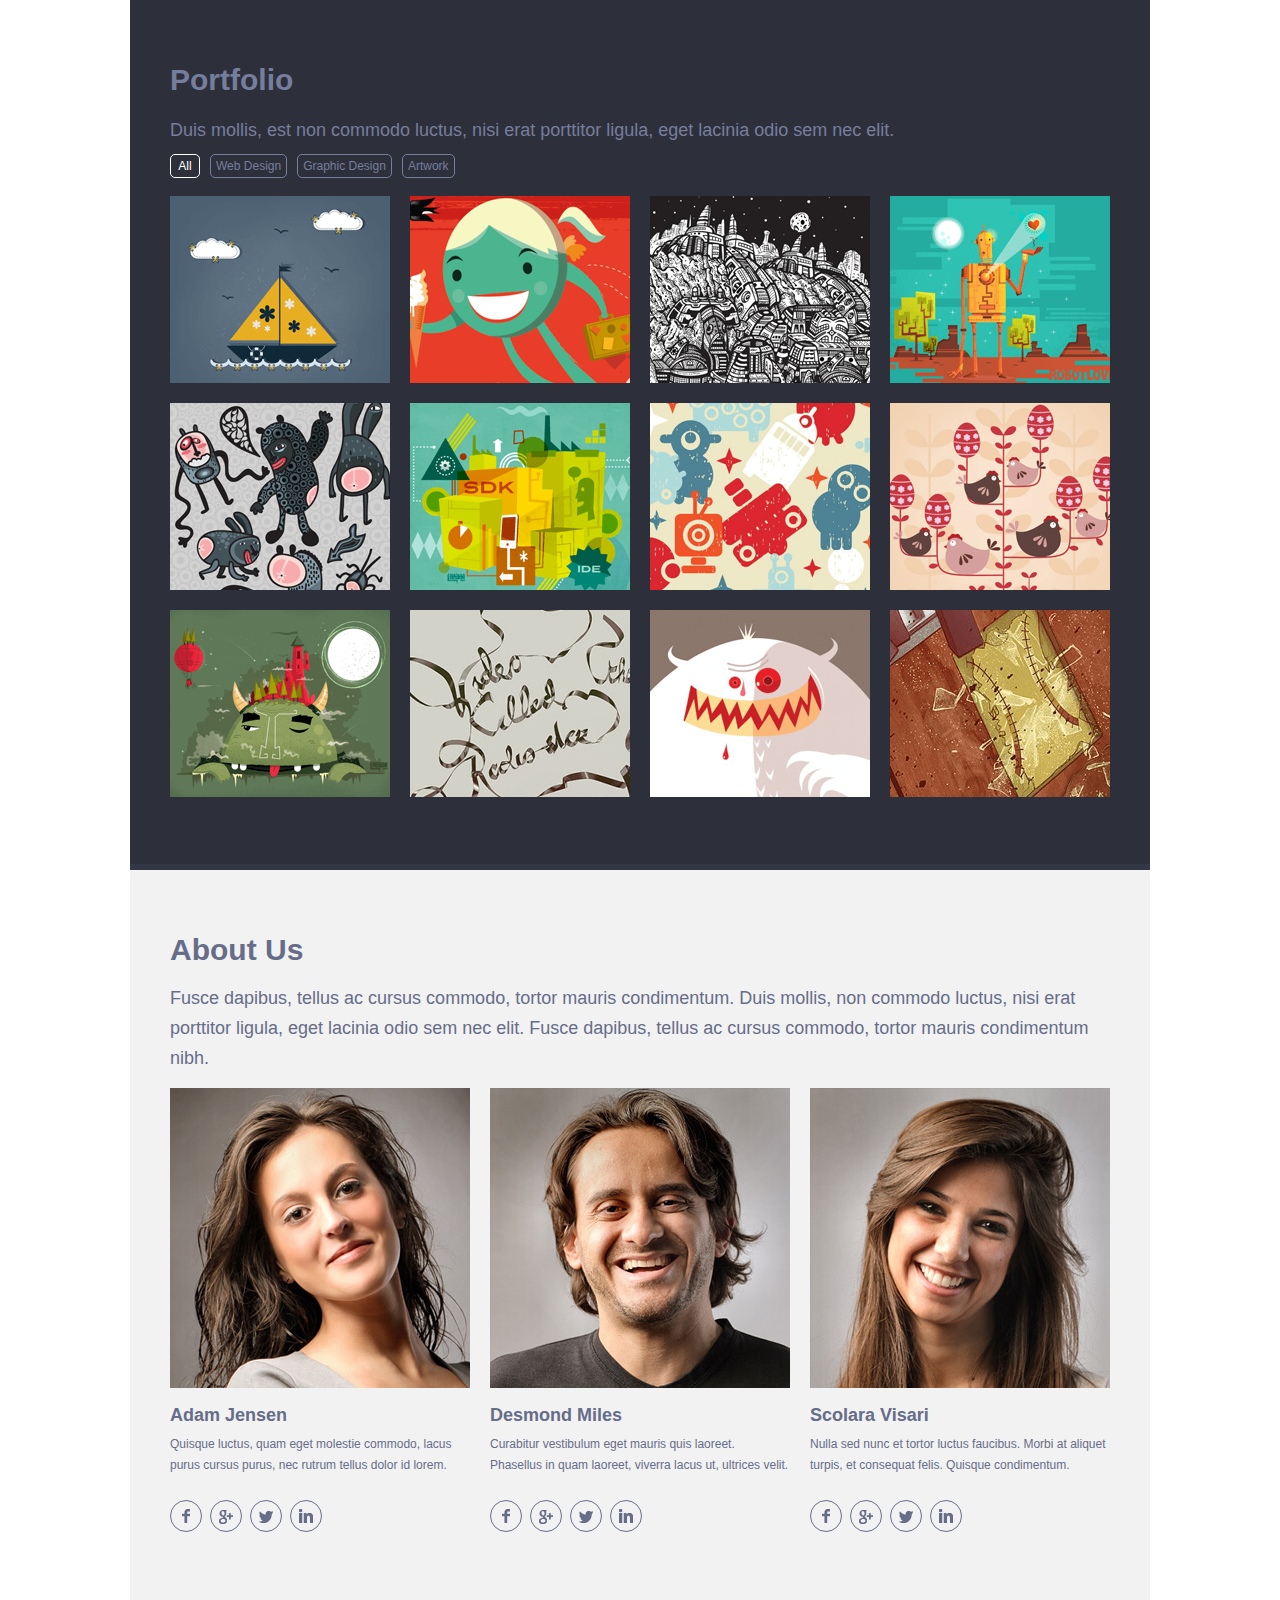
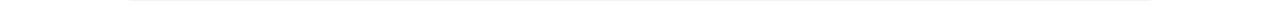
==== index.html @ 2f4578ab "Add files via upload" ====
<!DOCTYPE html>
<html lang="ru">
  <head>
    <meta charset="utf-8" />
    <link rel="stylesheet" href="singolo2.css" />
  </head>

  <body>
    <main class="container">
      <section class="portfolio">
        <h2 class="portfolio__title">Portfolio</h2>
        <p class="portfolio__text">
          Duis mollis, est non commodo luctus, nisi erat porttitor ligula, eget
          lacinia odio sem nec elit.
        </p>
        <ul class="portfolio-nav__list">
          <li class="portfolio-nav__item">
            <button
              class="portfolio__button portfolio__button--active"
              type="button"
            >
              All
            </button>
          </li>
          <li class="portfolio-nav__item">
            <button class="portfolio__button" type="button">Web Design</button>
          </li>
          <li class="portfolio-nav__item">
            <button class="portfolio__button" type="button">
              Graphic Design
            </button>
          </li>
          <li class="portfolio-nav__item">
            <button class="portfolio__button" type="button">Artwork</button>
          </li>
        </ul>
        <div class="portfolio__container">
          <ul class="portfolio__projects">
            <li class="portfolio__item">
              <img src="assets/img/Image-1.png" width="220" height="187" />
            </li>
            <li class="portfolio__item">
              <img src="assets/img/Image-2.png" width="220" height="187" />
            </li>
            <li class="portfolio__item">
              <img src="assets/img/Image-3.png" width="220" height="187" />
            </li>
            <li class="portfolio__item">
              <img src="assets/img/Image-4.png" width="220" height="187" />
            </li>
            <li class="portfolio__item">
              <img src="assets/img/Image-5.png" width="220" height="187" />
            </li>
            <li class="portfolio__item">
              <img src="assets/img/Image-6.png" width="220" height="187" />
            </li>
            <li class="portfolio__item">
              <img src="assets/img/Image-7.png" width="220" height="187" />
            </li>
            <li class="portfolio__item">
              <img src="assets/img/Image-8.png" width="220" height="187" />
            </li>
            <li class="portfolio__item">
              <img src="assets/img/Image-9.png" width="220" height="187" />
            </li>
            <li class="portfolio__item">
              <img src="assets/img/Image-10.png" width="220" height="187" />
            </li>
            <li class="portfolio__item">
              <img src="assets/img/Image-11.png" width="220" height="187" />
            </li>
            <li class="portfolio__item">
              <img src="assets/img/Image-12.png" width="220" height="187" />
            </li>
          </ul>
        </div>
      </section>
      <section class="about-us">
        <h2 class="about-us__title">About Us</h2>
        <p class="about-us__text">
          Fusce dapibus, tellus ac cursus commodo, tortor mauris condimentum.
          Duis mollis, non commodo luctus, nisi erat porttitor ligula, eget
          lacinia odio sem nec elit. Fusce dapibus, tellus ac cursus commodo,
          tortor mauris condimentum nibh.
        </p>
        <ul class="about-us__list">
          <li class="about-us__item">
            <img src="assets/img/Image-Adam.jpg" width="300" height="300" />
            <h3 class="about-us__name">Adam Jensen</h3>
            <p class="about-us__info">
              Quisque luctus, quam eget molestie commodo, lacus purus cursus
              purus, nec rutrum tellus dolor id lorem.
            </p>
            <ul class="about-us__social">
              <li class="social__item">
                <a class="social__link social__link--fb"
                  ><span class="visually-hidden">Facebook</span></a
                >
              </li>
              <li class="social__item">
                <a class="social__link social__link--google"
                  ><span class="visually-hidden">Google+</span></a
                >
              </li>
              <li class="social__item">
                <a class="social__link social__link--twitter"
                  ><span class="visually-hidden">Twitter</span></a
                >
              </li>
              <li class="social__item">
                <a class="social__link social__link--linkedin"
                  ><span class="visually-hidden">LinkedIn</span></a
                >
              </li>
            </ul>
          </li>
          <li class="about-us__item">
            <img src="assets/img/Image-Desmond.jpg" width="300" height="300" />
            <h3 class="about-us__name">Desmond Miles</h3>
            <p class="about-us__info">
              Curabitur vestibulum eget mauris quis laoreet. Phasellus in quam
              laoreet, viverra lacus ut, ultrices velit.
            </p>
            <ul class="about-us__social">
              <li class="social__item">
                <a class="social__link social__link--fb"
                  ><span class="visually-hidden">Facebook</span></a
                >
              </li>
              <li class="social__item">
                <a class="social__link social__link--google"
                  ><span class="visually-hidden">Google+</span></a
                >
              </li>
              <li class="social__item">
                <a class="social__link social__link--twitter"
                  ><span class="visually-hidden">Twitter</span></a
                >
              </li>
              <li class="social__item">
                <a class="social__link social__link--linkedin"
                  ><span class="visually-hidden">LinkedIn</span></a
                >
              </li>
            </ul>
          </li>
          <li class="about-us__item">
            <img src="assets/img/Image-Scolara.jpg" width="300" height="300" />
            <h3 class="about-us__name">Scolara Visari</h3>
            <p class="about-us__info">
              Nulla sed nunc et tortor luctus faucibus. Morbi at aliquet turpis,
              et consequat felis. Quisque condimentum.
            </p>
            <ul class="about-us__social">
              <li class="social__item">
                <a class="social__link social__link--fb"
                  ><span class="visually-hidden">Facebook</span></a
                >
              </li>
              <li class="social__item">
                <a class="social__link social__link--google"
                  ><span class="visually-hidden">Google+</span></a
                >
              </li>
              <li class="social__item">
                <a class="social__link social__link--twitter"
                  ><span class="visually-hidden">Twitter</span></a
                >
              </li>
              <li class="social__item">
                <a class="social__link social__link--linkedin"
                  ><span class="visually-hidden">LinkedIn</span></a
                >
              </li>
            </ul>
          </li>
        </ul>
      </section>
    </main>
  </body>
</html>
---- singolo2.css ----
@font-face {
  font-family: "Lato";
  src: url("assets/fonts/Lato-Regular.ttf") format("ttf");
  font-weight: 400;
  font-display: swap;
}
@font-face {
  font-family: "Lato-Black";
  src: url("assets/fonts/Lato-Black.ttf") format("ttf");
  font-weight: 900;
  font-display: swap;
}
@font-face {
  font-family: "Lato-Light";
  src: url("assets/fonts/Lato-Light.ttf") format("ttf");
  font-weight: 300;
  font-display: swap;
}
body {
  font-size: 18px;
  line-height: 30px;
  font-family: "Lato", sans-serif;
  min-width: 1020px;
  margin: 0;
  padding: 0;
}
.container {
  width: 1020px;
  margin: 0 auto;
  padding: 0;
  box-sizing: border-box;
}
.visually-hidden,
input [type="checkbox"].visually-hidden,
input [type="radio"].visually-hidden {
  position: absolute;
  width: 1px;
  height: 1px;
  margin: -1px;
  border: 0;
  padding: 0;
  white-space: nowrap;
  clip-path: inset(100%);
  clip: rect(0 0 0 0);
  overflow: hidden;
}

/*portfolio*/

.portfolio {
  background-color: #2d303a;
  padding-top: 40px;
  padding-bottom: 67px;
  padding-left: 40px;
  padding-right: 40px;
  border-bottom: 6px #323746 solid;
  color: #767e9e;
}

.portfolio__title {
  font-size: 30px;
  font-family: "Lato-Black", sans-serif;
  margin-bottom: 20px;
}

.portfolio__text {
  margin-bottom: 4px;
}

.portfolio__container {
  max-height: 618px;
  overflow: hidden;
}

.portfolio-nav__list {
  list-style: none;
  padding: 0;
  margin: 0;
  display: flex;
}

.portfolio__projects {
  list-style: none;
  padding: 0;
  margin: 0;
  display: flex;
  flex-wrap: wrap;
  justify-content: start;
  margin-top: -3px;
  margin-right: -20px;
}

.portfolio__item {
  width: 220px;
  margin-top: 20px;
  margin-right: 20px;
}

img {
  vertical-align: bottom;
}

.portfolio__button {
  display: inline-block;
  color: #767e9e;
  background-color: #2d303a;
  border-radius: 5px;
  border: 1px solid #767e9e;
  text-align: center;
  text-decoration: none;
  font-size: 12px;
  line-height: 22px;
  min-width: 30px;
  padding: 0 5px;
  font-family: "Lato-Light", sans-serif;
  margin-right: 10px;
  cursor: pointer;
}

.portfolio__button:active,
.portfolio__button--active {
  color: #fff;
  border-color: #fff;
}

.portfolio__button:hover {
  color: rgb(170, 171, 187);
  border-color: rgb(170, 171, 187);
}

.portfolio__button:focus {
  outline: none;
}

.portfolio__button--active:hover {
  color: #fff;
  border-color: #fff;
}

/*about-us*/

.about-us {
  background-color: #f2f2f2;
  padding-top: 65px;
  padding-bottom: 69px;
  padding-left: 40px;
  padding-right: 40px;
  border-bottom: 6px #fff solid;
  color: #666d89;
}

.about-us__title {
  font-size: 30px;
  margin: 0;
}

.about-us__text {
  margin-bottom: 15px;
}

.about-us__list {
  list-style: none;
  display: flex;
  justify-content: space-between;
  padding: 0;
  margin: 0;
}

.about-us__item {
  width: 300px;
}

.about-us__name {
  font-size: 18px;
  line-height: 18px;
  font-family: "Lato-Black", sans-serif;
  margin-bottom: 0;
}

.about-us__info {
  font-size: 12px;
  line-height: 21.5px;
  font-family: "Lato", sans-serif;
  margin-top: 10px;
  margin-bottom: 23px;
}

.about-us__social {
  list-style: none;
  display: flex;
  padding: 0;
  margin: 0;
}

.social__link {
  position: relative;
  display: block;
  width: 30px;
  height: 30px;
  border-radius: 50%;
  background-color: transparent;
  border: 1px solid #666d89;
  margin-right: 8px;
  cursor: pointer;
}

.social__link--fb::before {
  position: absolute;
  content: "";
  width: 8px;
  height: 14px;
  top: 50%;
  left: 50%;
  margin-left: -4px;
  margin-top: -7px;
  background: url("assets/img/facebook.png") no-repeat;
}

.social__link--google::before {
  position: absolute;
  content: "";
  width: 14px;
  height: 14px;
  top: 50%;
  left: 50%;
  margin-left: -7px;
  margin-top: -6px;
  background: url("assets/img/google+.png") no-repeat;
}

.social__link--twitter::before {
  position: absolute;
  content: "";
  width: 14px;
  height: 12px;
  top: 50%;
  left: 50%;
  margin-left: -7px;
  margin-top: -5px;
  background: url("assets/img/twitter.png") no-repeat;
}

.social__link--linkedin::before {
  position: absolute;
  content: "";
  width: 14px;
  height: 14px;
  top: 50%;
  left: 50%;
  margin-left: -7px;
  margin-top: -7px;
  background: url("assets/img/linkedin.png") no-repeat;
}

.social__link:hover {
  opacity: 0.8;
  background-color: #2d303a;
}
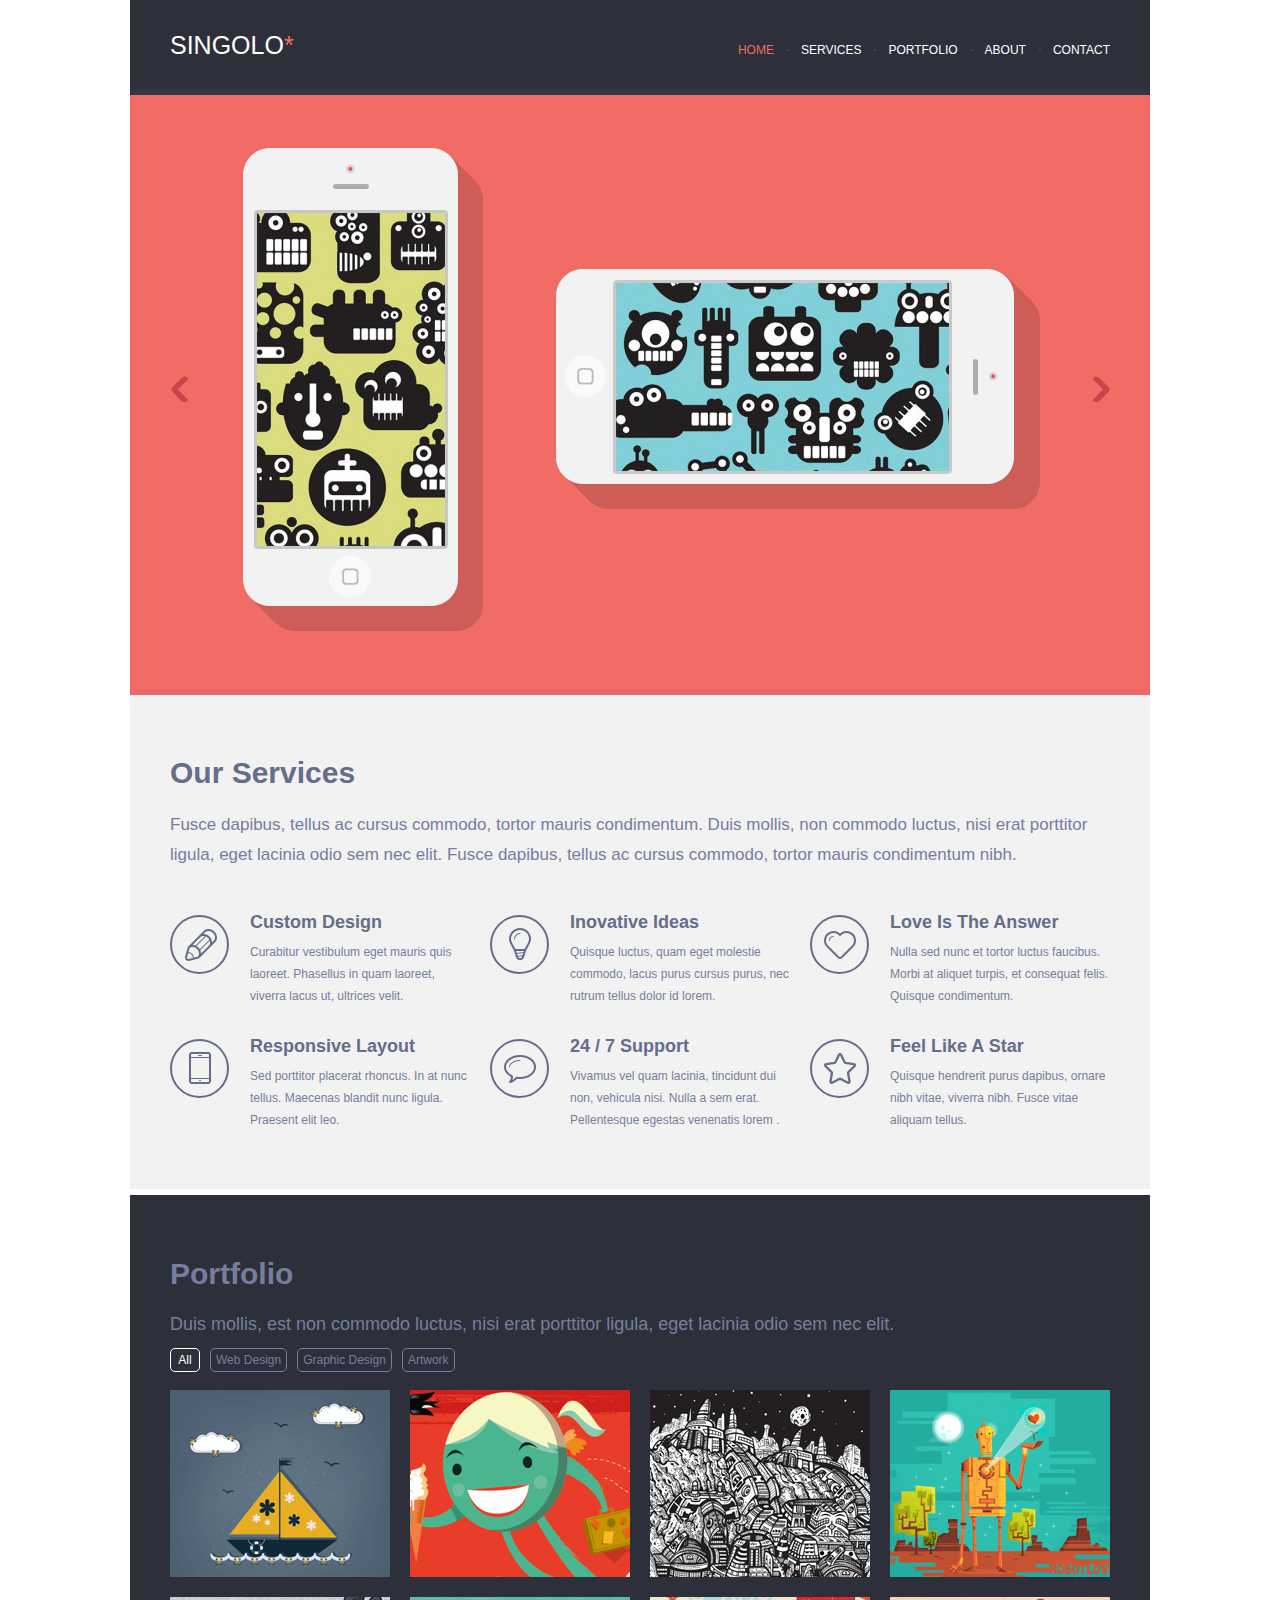
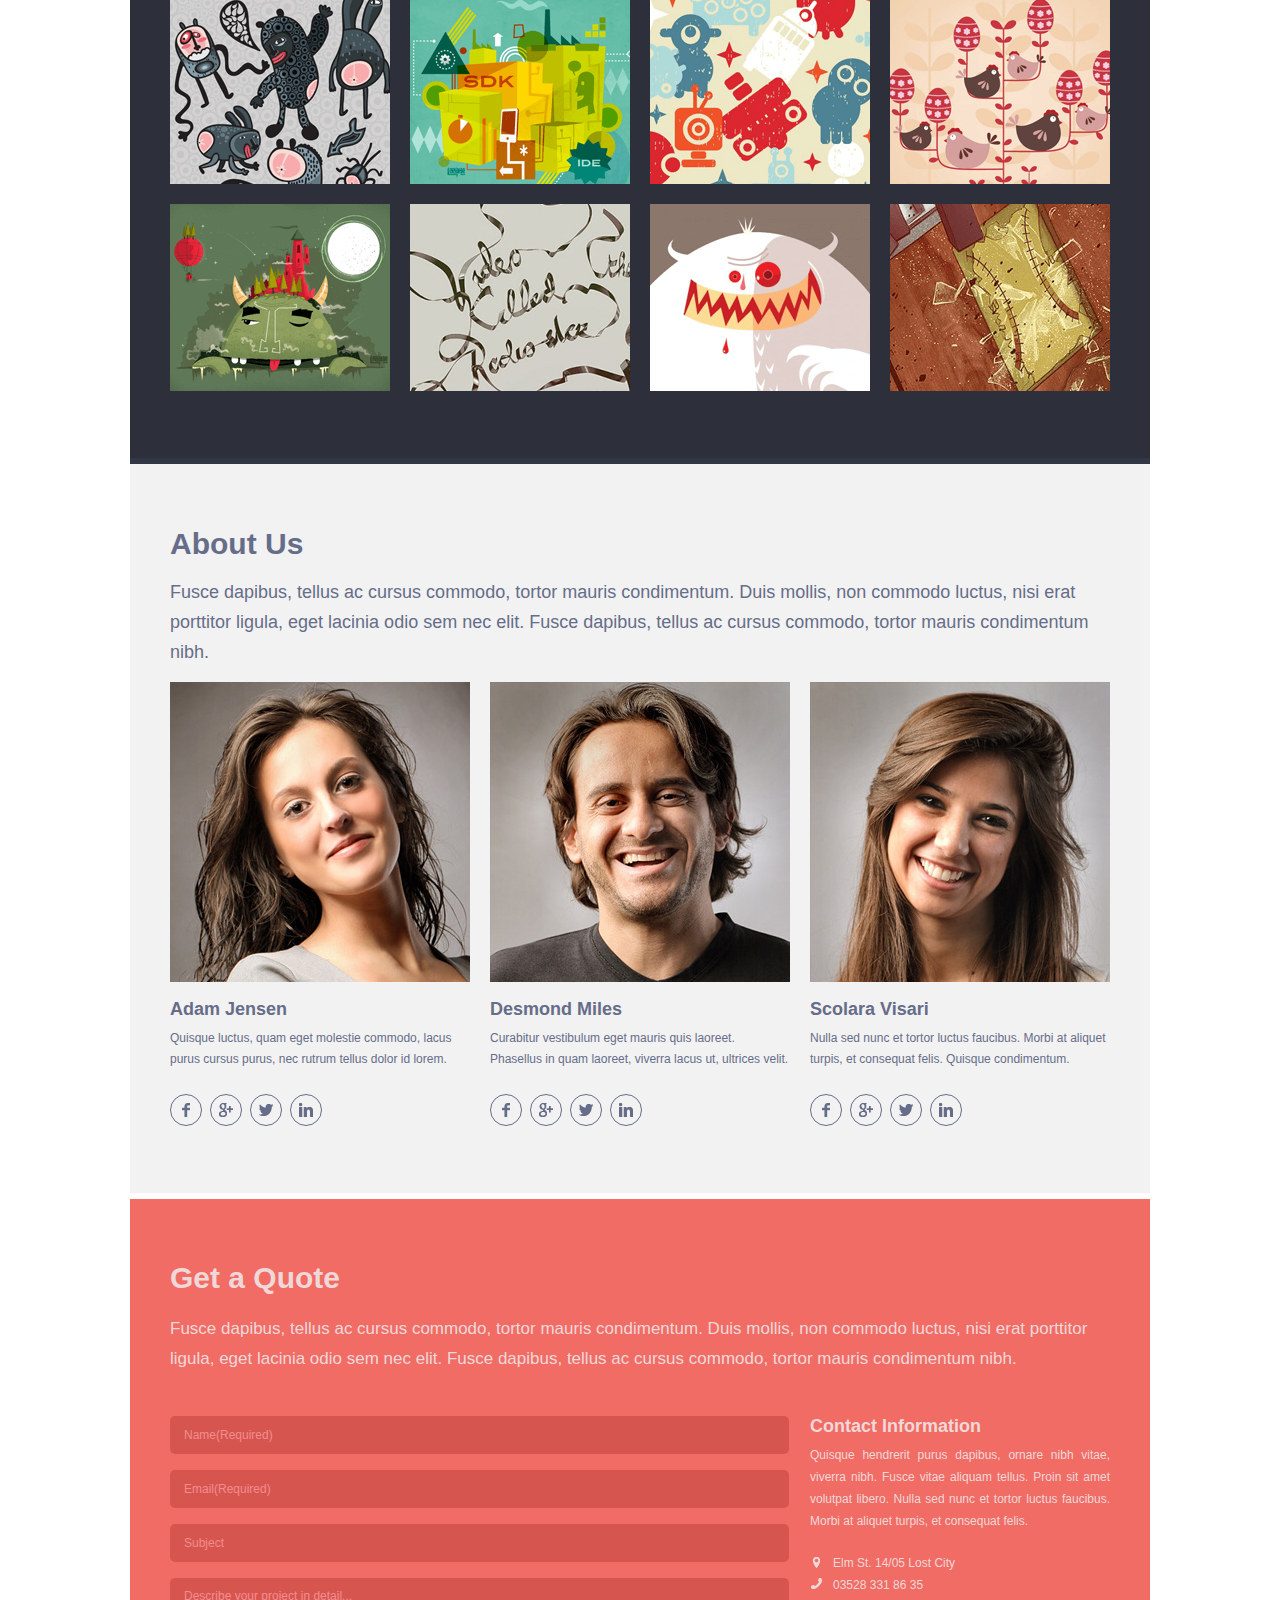
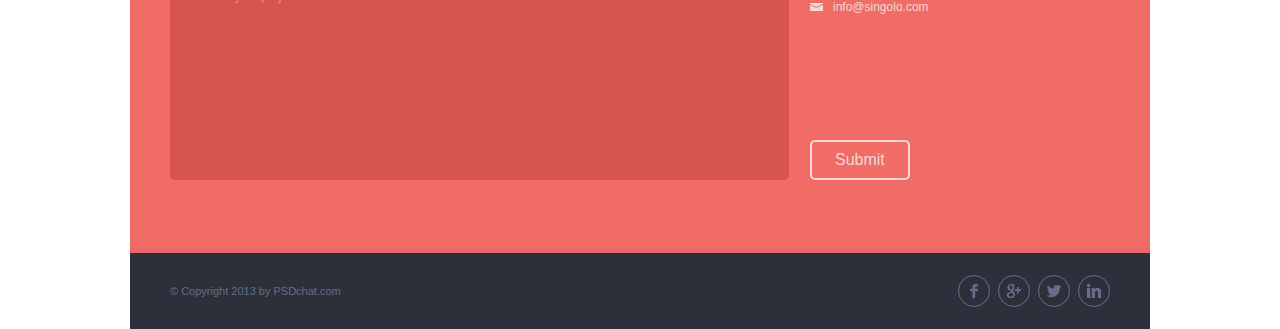
==== commit cc685119: "refactor: combine all parts" ====
--- a/index.html
+++ b/index.html
@@ -2,11 +2,109 @@
 <html lang="ru">
   <head>
     <meta charset="utf-8" />
-    <link rel="stylesheet" href="singolo2.css" />
+    <title>SINGOLO</title>
+    <link rel="stylesheet" href="style.css" />
   </head>
 
   <body>
+    <a id="home"></a>
+    <header class="main-header container">
+      <nav class="main-nav">
+        <a class="main-nav__logo">Singolo<span class="active">*</span></a>
+        <ul class="main-nav__list">
+          <li><a class=" main-nav__item active" href="#home">Home</a></li>
+          <li><a class="main-nav__item" href="#services">Services</a></li>
+          <li><a class="main-nav__item" href="#portfolio">Portfolio</a></li>
+          <li><a class="main-nav__item" href="#about">About</a></li>
+          <li><a class="main-nav__item" href="#contact">Contact</a></li>
+        </ul>
+      </nav>
+    </header>
+
     <main class="container">
+      <h1 class="visually-hidden">Singolo</h1>
+      <section class="slider">
+        <h2 class="visually-hidden">Slider</h2>
+        <ul class="slider__list">
+          <li class="slider__item">
+            <img
+              src="assets/img/phone-vertical.png"
+              alt="phone picture"
+              width="240"
+              height="483"
+            />
+          </li>
+          <li class="slider__item">
+            <img
+              src="assets/img/phone-horizontal.png"
+              alt="phone picture"
+              width="484"
+              height="240"
+            />
+          </li>
+        </ul>
+        <button class="slider__prev" type="button">
+          <span class="visually-hidden">Previous slide</span>
+        </button>
+        <button class="slider__next" type="button">
+          <span class="visually-hidden">Next slide</span>
+        </button>
+      </section>
+      <a id="services"></a>
+      <section class="services">
+        <h2 class="services__title">Our Services</h2>
+        <p class="services__text">
+          Fusce dapibus, tellus ac cursus commodo, tortor mauris condimentum.
+          Duis mollis, non commodo luctus, nisi erat porttitor ligula, eget
+          lacinia odio sem nec elit. Fusce dapibus, tellus ac cursus commodo,
+          tortor mauris condimentum nibh.
+        </p>
+        <ul class="services__list">
+          <li class="services__item services__item--design">
+            <h3 class="services__item--title">Custom Design</h3>
+            <p class="services__item--text">
+              Curabitur vestibulum eget mauris quis laoreet. Phasellus in quam
+              laoreet, viverra lacus ut, ultrices velit.
+            </p>
+          </li>
+          <li class="services__item services__item--ideas">
+            <h3 class="services__item--title">Inovative Ideas</h3>
+            <p class="services__item--text">
+              Quisque luctus, quam eget molestie commodo, lacus purus cursus
+              purus, nec rutrum tellus dolor id lorem.
+            </p>
+          </li>
+          <li class="services__item services__item--love">
+            <h3 class="services__item--title">Love Is The Answer</h3>
+            <p class="services__item--text">
+              Nulla sed nunc et tortor luctus faucibus. Morbi at aliquet turpis,
+              et consequat felis. Quisque condimentum.
+            </p>
+          </li>
+          <li class="services__item services__item--layout">
+            <h3 class="services__item--title">Responsive Layout</h3>
+            <p class="services__item--text">
+              Sed porttitor placerat rhoncus. In at nunc tellus. Maecenas
+              blandit nunc ligula. Praesent elit leo.
+            </p>
+          </li>
+          <li class="services__item services__item--support">
+            <h3 class="services__item--title">24 / 7 Support</h3>
+            <p class="services__item--text">
+              Vivamus vel quam lacinia, tincidunt dui non, vehicula nisi. Nulla
+              a sem erat. Pellentesque egestas venenatis lorem .
+            </p>
+          </li>
+          <li class="services__item services__item--star">
+            <h3 class="services__item--title">Feel Like A Star</h3>
+            <p class="services__item--text">
+              Quisque hendrerit purus dapibus, ornare nibh vitae, viverra nibh.
+              Fusce vitae aliquam tellus.
+            </p>
+          </li>
+        </ul>
+      </section>
+      <a id="portfolio"></a>
       <section class="portfolio">
         <h2 class="portfolio__title">Portfolio</h2>
         <p class="portfolio__text">
@@ -75,6 +173,7 @@
           </ul>
         </div>
       </section>
+      <a id="about"></a>
       <section class="about-us">
         <h2 class="about-us__title">About Us</h2>
         <p class="about-us__text">
@@ -85,7 +184,12 @@
         </p>
         <ul class="about-us__list">
           <li class="about-us__item">
-            <img src="assets/img/Image-Adam.jpg" width="300" height="300" />
+            <img
+              src="assets/img/Image-Adam.jpg"
+              width="300"
+              height="300"
+              alt="Adam Jensen photo"
+            />
             <h3 class="about-us__name">Adam Jensen</h3>
             <p class="about-us__info">
               Quisque luctus, quam eget molestie commodo, lacus purus cursus
@@ -115,7 +219,12 @@
             </ul>
           </li>
           <li class="about-us__item">
-            <img src="assets/img/Image-Desmond.jpg" width="300" height="300" />
+            <img
+              src="assets/img/Image-Desmond.jpg"
+              width="300"
+              height="300"
+              alt="Desmond Miles photo"
+            />
             <h3 class="about-us__name">Desmond Miles</h3>
             <p class="about-us__info">
               Curabitur vestibulum eget mauris quis laoreet. Phasellus in quam
@@ -145,7 +254,12 @@
             </ul>
           </li>
           <li class="about-us__item">
-            <img src="assets/img/Image-Scolara.jpg" width="300" height="300" />
+            <img
+              src="assets/img/Image-Scolara.jpg"
+              width="300"
+              height="300"
+              alt="Scolara Visari photo"
+            />
             <h3 class="about-us__name">Scolara Visari</h3>
             <p class="about-us__info">
               Nulla sed nunc et tortor luctus faucibus. Morbi at aliquet turpis,
@@ -176,6 +290,111 @@
           </li>
         </ul>
       </section>
+      <a id="contact"></a>
+      <section class="feedback">
+        <h2 class="feedback__title">Get a Quote</h2>
+        <p class="feedback__text">
+          Fusce dapibus, tellus ac cursus commodo, tortor mauris condimentum.
+          Duis mollis, non commodo luctus, nisi erat porttitor ligula, eget
+          lacinia odio sem nec elit. Fusce dapibus, tellus ac cursus commodo,
+          tortor mauris condimentum nibh.
+        </p>
+        <div class="columns">
+          <form
+            autocomplete="off"
+            class="feedback__form"
+            action="https://echo.htmlacademy.ru"
+            method="get"
+          >
+            <p class="feedback__field">
+              <input
+                id="user-name"
+                type="text"
+                name="user-name"
+                value=""
+                placeholder="Name(Required)"
+                required
+              />
+            </p>
+            <p class="feedback__field">
+              <input
+                id="user-email"
+                type="email"
+                name="email"
+                value=""
+                placeholder="Email(Required)"
+                required
+              />
+            </p>
+            <p class="feedback__field">
+              <input
+                id="user-subject"
+                type="text"
+                name="subject"
+                value=""
+                placeholder="Subject"
+              />
+            </p>
+            <p class="feedback__field">
+              <textarea
+                id="user-feedback"
+                placeholder="Describe your project in detail..."
+              ></textarea>
+            </p>
+            <button class="feedback__button" type="submit">Submit</button>
+          </form>
+
+          <div class="contacts">
+            <h3 class="contacts__title">Contact Information</h3>
+            <p class="contacts__text">
+              Quisque hendrerit purus dapibus, ornare nibh vitae, viverra nibh.
+              Fusce vitae aliquam tellus. Proin sit amet volutpat libero. Nulla
+              sed nunc et tortor luctus faucibus. Morbi at aliquet turpis, et
+              consequat felis.
+            </p>
+            <ul class="contacts__list">
+              <li class="contacts__item contacts__item--location">
+                Elm St. 14/05 Lost City
+              </li>
+              <li class="contacts__item contacts__item--phone">
+                <a class="contacts__item--link" href="tel: 035283318635"
+                  >03528 331 86 35</a
+                >
+              </li>
+              <li class="contacts__item contacts__item--email">
+                <a class="contacts__item--link" href="mailto: info@singolo.com"
+                  >info@singolo.com</a
+                >
+              </li>
+            </ul>
+          </div>
+        </div>
+      </section>
     </main>
+    <footer class="footer container">
+      <span>&#169; Copyright 2013 by PSDchat.com</span>
+      <ul class="footer__social">
+        <li class="footer__item">
+          <a class="footer__link footer__link--fb"
+            ><span class="visually-hidden">Facebook</span></a
+          >
+        </li>
+        <li class="footer__item">
+          <a class="footer__link footer__link--google"
+            ><span class="visually-hidden">Google+</span></a
+          >
+        </li>
+        <li class="footer__item">
+          <a class="footer__link footer__link--twitter"
+            ><span class="visually-hidden">Twitter</span></a
+          >
+        </li>
+        <li class="footer__item">
+          <a class="footer__link footer__link--linkedin"
+            ><span class="visually-hidden">LinkedIn</span></a
+          >
+        </li>
+      </ul>
+    </footer>
   </body>
 </html>
--- a/style.css
+++ b/style.css
@@ -0,0 +1,787 @@
+@font-face {
+  font-family: "Lato";
+  src: url("assets/fonts/Lato-Regular.ttf") format("ttf");
+  font-weight: 400;
+  font-display: swap;
+}
+@font-face {
+  font-family: "Lato-Black";
+  src: url("assets/fonts/Lato-Black.ttf") format("ttf");
+  font-weight: 900;
+  font-display: swap;
+}
+@font-face {
+  font-family: "Lato-Light";
+  src: url("assets/fonts/Lato-Light.ttf") format("ttf");
+  font-weight: 300;
+  font-display: swap;
+}
+@font-face {
+  font-family: "Lato-Bold";
+  src: url("assets/fonts/Lato-Bold.ttf") format("ttf");
+  font-weight: 700;
+  font-display: swap;
+}
+
+body {
+  font-size: 18px;
+  line-height: 30px;
+  font-family: "Lato", sans-serif;
+  min-width: 1020px;
+  margin: 0;
+  padding: 0;
+}
+.container {
+  width: 1020px;
+  margin: 0 auto;
+  padding: 0;
+  box-sizing: border-box;
+}
+.visually-hidden,
+input [type="checkbox"].visually-hidden,
+input [type="radio"].visually-hidden {
+  position: absolute;
+  width: 1px;
+  height: 1px;
+  margin: -1px;
+  border: 0;
+  padding: 0;
+  white-space: nowrap;
+  clip-path: inset(100%);
+  clip: rect(0 0 0 0);
+  overflow: hidden;
+}
+
+.main-header {
+  background-color: #2d303a;
+  border-bottom: 6px #323746 solid;
+  color: #fff;
+  text-transform: uppercase;
+  padding-left: 40px;
+  padding-right: 40px;
+  min-height: 95px;
+  padding-top: 29px;
+  box-sizing: border-box;
+}
+
+.main-nav {
+  display: flex;
+  justify-content: space-between;
+  align-items: center;
+}
+
+.main-nav__logo {
+  font-size: 25px;
+  font-family: "Lato-Bold", sans-serif;
+  margin-top: -5px;
+}
+
+.main-nav__list {
+  display: flex;
+  justify-content: space-between;
+  align-items: center;
+  margin: 0;
+  padding: 0;
+  list-style: none;
+  margin-top: 4px;
+}
+
+.main-nav__item {
+  text-decoration: none;
+  text-transform: uppercase;
+  color: #fff;
+  margin-left: 27px;
+  font-size: 12px;
+  font-family: "Lato-Bold", sans-serif;
+  position: relative;
+}
+
+.main-nav__item:hover {
+  color: #eca29f;
+  border-bottom: 1px solid #eca29f;
+  padding-bottom: 3px;
+}
+
+.main-nav__item.active:hover {
+  color: #f06c64;
+  border-bottom: 1px solid #f06c64;
+}
+
+.active {
+  color: #f06c64;
+}
+
+.main-nav__item::before {
+  position: absolute;
+  content: "";
+  z-index: 3;
+  left: -14px;
+  top: 6px;
+  width: 2px;
+  height: 2px;
+  border-radius: 50%;
+  background-color: #494e62;
+}
+
+.main-nav__item.active::before {
+  background-color: transparent;
+}
+
+.slider {
+  background-color: #f06c64;
+  border-bottom: 6px #ea676b solid;
+  padding-left: 40px;
+  padding-right: 40px;
+  padding-top: 53px;
+  padding-bottom: 54px;
+  position: relative;
+}
+
+.slider__list {
+  margin: 0;
+  padding: 0;
+  list-style: none;
+  display: flex;
+  justify-content: space-around;
+  align-items: center;
+  padding-left: 36px;
+  padding-right: 34px;
+}
+
+.slider__item:last-child {
+  margin-top: -1px;
+}
+
+.slider__prev,
+.slider__next {
+  background-color: transparent;
+  border: none;
+  outline: none;
+  display: block;
+  position: relative;
+}
+.slider__prev::before,
+.slider__next::before {
+  position: absolute;
+  content: "";
+  z-index: 3;
+  left: 4px;
+  top: -252px;
+  width: 15px;
+  height: 15px;
+  border: 6px solid #ca4549;
+  border-right: none;
+  border-bottom: none;
+  border-radius: 5px;
+  transform: rotate(-45deg);
+  cursor: pointer;
+}
+.slider__prev:hover::before,
+.slider__next:hover::before,
+.slider__prev:focus::before,
+.slider__next:focus::before {
+  border-color: #f2f2f2;
+}
+.slider__prev:active::before,
+.slider__next:active::before {
+  border-color: #d1565a;
+}
+.slider__next::before {
+  left: 916px;
+  top: -254px;
+  transform: rotate(135deg);
+}
+
+img {
+  vertical-align: bottom;
+}
+
+.services {
+  background-color: #f2f2f2;
+  border-bottom: 6px #fff solid;
+  padding-left: 40px;
+  padding-right: 40px;
+  padding-top: 38px;
+  padding-bottom: 28px;
+}
+
+.services__title {
+  font-size: 30px;
+  font-family: "Lato-Black", sans-serif;
+  color: #666d89;
+  margin-bottom: 22px;
+}
+
+.services__text {
+  font-family: "Lato-Light", sans-serif;
+  font-size: 17px;
+  color: #767e9e;
+  margin-bottom: 43px;
+}
+
+.services__list {
+  display: flex;
+  flex-wrap: wrap;
+  justify-content: space-between;
+  padding: 0;
+  margin: 0;
+  list-style: none;
+}
+
+.services__item {
+  width: 220px;
+  margin-left: 80px;
+  margin-bottom: 18px;
+  position: relative;
+}
+
+.services__item--title {
+  font-size: 18px;
+  line-height: 18px;
+  font-family: "Lato-Black", sans-serif;
+  color: #666d89;
+  margin-top: 0;
+  margin-bottom: 8px;
+}
+
+.services__item--text {
+  font-size: 12px;
+  line-height: 22px;
+  color: #767e9e;
+  margin-top: 10px;
+  max-height: 66px;
+  overflow: hidden;
+}
+
+.services__item::before {
+  position: absolute;
+  content: "";
+  width: 55px;
+  height: 55px;
+  top: 2px;
+  left: -80px;
+  margin-left: 0;
+  margin-top: 0;
+  border-radius: 50%;
+  border: 2px solid #666d89;
+  cursor: pointer;
+}
+
+.services__item--design::before {
+  background: url("assets/img/pen.png") no-repeat 13px 12px;
+}
+
+.services__item--ideas::before {
+  background: url("assets/img/bulb.png") no-repeat 17px 11px;
+}
+
+.services__item--love::before {
+  background: url("assets/img/heart.png") no-repeat 12px 14px;
+}
+
+.services__item--layout::before {
+  background: url("assets/img/phone.png") no-repeat 17px 11px;
+}
+
+.services__item--support::before {
+  background: url("assets/img/bubble.png") no-repeat 12px 14px;
+}
+
+.services__item--star::before {
+  background: url("assets/img/star.png") no-repeat 12px 12px;
+}
+
+.portfolio {
+  background-color: #2d303a;
+  padding-top: 39px;
+  padding-bottom: 67px;
+  padding-left: 40px;
+  padding-right: 40px;
+  border-bottom: 6px #323746 solid;
+  color: #767e9e;
+}
+
+.portfolio__title {
+  font-size: 30px;
+  font-family: "Lato-Black", sans-serif;
+  margin-bottom: 20px;
+}
+
+.portfolio__text {
+  margin-bottom: 4px;
+}
+
+.portfolio__container {
+  max-height: 618px;
+  overflow: hidden;
+}
+
+.portfolio-nav__list {
+  list-style: none;
+  padding: 0;
+  margin: 0;
+  display: flex;
+}
+
+.portfolio__projects {
+  list-style: none;
+  padding: 0;
+  margin: 0;
+  display: flex;
+  flex-wrap: wrap;
+  justify-content: start;
+  margin-top: -3px;
+  margin-right: -20px;
+}
+
+.portfolio__item {
+  width: 220px;
+  margin-top: 20px;
+  margin-right: 20px;
+}
+
+img {
+  vertical-align: bottom;
+}
+
+.portfolio__button {
+  display: inline-block;
+  color: #767e9e;
+  background-color: #2d303a;
+  border-radius: 5px;
+  border: 1px solid #767e9e;
+  text-align: center;
+  text-decoration: none;
+  font-size: 12px;
+  line-height: 22px;
+  min-width: 30px;
+  padding: 0 5px;
+  font-family: "Lato-Light", sans-serif;
+  margin-right: 10px;
+  cursor: pointer;
+}
+
+.portfolio__button:active,
+.portfolio__button--active {
+  color: #fff;
+  border-color: #fff;
+}
+
+.portfolio__button:hover {
+  color: rgb(170, 171, 187);
+  border-color: rgb(170, 171, 187);
+}
+
+.portfolio__button:focus {
+  outline: none;
+}
+
+.portfolio__button--active:hover {
+  color: #fff;
+  border-color: #fff;
+}
+
+.about-us {
+  background-color: #f2f2f2;
+  padding-top: 65px;
+  padding-bottom: 67px;
+  padding-left: 40px;
+  padding-right: 40px;
+  border-bottom: 6px #fff solid;
+  color: #666d89;
+}
+
+.about-us__title {
+  font-size: 30px;
+  margin: 0;
+}
+
+.about-us__text {
+  margin-bottom: 15px;
+}
+
+.about-us__list {
+  list-style: none;
+  display: flex;
+  justify-content: space-between;
+  padding: 0;
+  margin: 0;
+}
+
+.about-us__item {
+  width: 300px;
+}
+
+.about-us__name {
+  font-size: 18px;
+  line-height: 18px;
+  font-family: "Lato-Black", sans-serif;
+  margin-bottom: 0;
+}
+
+.about-us__info {
+  font-size: 12px;
+  line-height: 21.5px;
+  font-family: "Lato", sans-serif;
+  margin-top: 10px;
+  margin-bottom: 23px;
+}
+
+.about-us__social {
+  list-style: none;
+  display: flex;
+  padding: 0;
+  margin: 0;
+}
+
+.social__link {
+  position: relative;
+  display: block;
+  width: 30px;
+  height: 30px;
+  border-radius: 50%;
+  background-color: transparent;
+  border: 1px solid #666d89;
+  margin-right: 8px;
+  cursor: pointer;
+}
+
+.social__link--fb::before {
+  position: absolute;
+  content: "";
+  width: 8px;
+  height: 14px;
+  top: 50%;
+  left: 50%;
+  margin-left: -4px;
+  margin-top: -7px;
+  background: url("assets/img/facebook.png") no-repeat;
+}
+
+.social__link--google::before {
+  position: absolute;
+  content: "";
+  width: 14px;
+  height: 14px;
+  top: 50%;
+  left: 50%;
+  margin-left: -7px;
+  margin-top: -7px;
+  background: url("assets/img/google+.png") no-repeat;
+}
+
+.social__link--twitter::before {
+  position: absolute;
+  content: "";
+  width: 14px;
+  height: 12px;
+  top: 50%;
+  left: 50%;
+  margin-left: -7px;
+  margin-top: -6px;
+  background: url("assets/img/twitter.png") no-repeat;
+}
+
+.social__link--linkedin::before {
+  position: absolute;
+  content: "";
+  width: 14px;
+  height: 14px;
+  top: 50%;
+  left: 50%;
+  margin-left: -7px;
+  margin-top: -7px;
+  background: url("assets/img/linkedin.png") no-repeat;
+}
+
+.social__link:hover {
+  opacity: 0.8;
+  background-color: #2d303a;
+}
+
+.feedback {
+  background-color: #f06c64;
+  padding-top: 39px;
+  padding-bottom: 42px;
+  padding-left: 40px;
+  padding-right: 40px;
+  border-bottom: 6px #ea676b solid;
+  color: #f0d8d9;
+}
+
+.feedback__title {
+  font-size: 30px;
+  font-family: "Lato-Black", sans-serif;
+  margin-bottom: 21px;
+}
+
+.feedback__text {
+  font-family: "Lato-Light", sans-serif;
+  font-size: 17px;
+  margin-bottom: 27px;
+}
+
+.feedback__form {
+  width: 619px;
+  position: relative;
+}
+
+.feedback__field {
+  margin-top: 15px;
+  margin-bottom: 16px;
+}
+
+.feedback__form input::-webkit-input-placeholder,
+.feedback__form textarea::-webkit-input-placeholder {
+  color: #f48c8f;
+}
+.feedback__form input::-moz-placeholder,
+.feedback__form textarea::-moz-placeholder {
+  color: #f48c8f;
+}
+.feedback__form input:-moz-placeholder,
+.feedback__form textarea:-moz-placeholder {
+  color: #f48c8f;
+}
+.feedback__form input:-ms-input-placeholder,
+.feedback__form textarea:-ms-input-placeholder {
+  color: #f48c8f;
+}
+
+.feedback__form input[type="text"],
+.feedback__form input[type="email"],
+.feedback__form textarea {
+  border: none;
+  border-radius: 5px;
+  font-size: 12px;
+  line-height: 22px;
+  font-family: "Lato", sans-serif;
+  color: #f0d8d9;
+  box-sizing: border-box;
+  border: 2px solid #d6564f;
+  padding: 6px;
+  padding-left: 12px;
+  width: 100%;
+  background-color: #d6564f;
+}
+.feedback__form input[type="text"] {
+  margin-right: 40px;
+}
+.feedback__form textarea {
+  padding-top: 5px;
+  padding-left: 12px;
+  min-height: 202px;
+  resize: none;
+}
+
+.feedback__form input[type="text"]:hover,
+.feedback__form input[type="email"]:hover,
+.feedback__form textarea:hover {
+  border: 2px solid #f48c8f;
+}
+.feedback__form input[type="text"]:focus,
+.feedback__form input[type="email"]:focus,
+.feedback__form textarea:focus {
+  border: 2px solid #f0d8d9;
+  color: #f0d8d9;
+  outline: none;
+}
+
+/* .feedback__form input[type="text"]:invalid,
+.feedback__form input[type="email"]:invalid {
+  border: 2px solid #e2161a;
+  color: #e2161a;
+} */
+
+.feedback__button {
+  padding: 9px 23px;
+  border: 2px solid #f0d8d9;
+  border-radius: 5px;
+  box-sizing: border-box;
+  cursor: pointer;
+  background-color: transparent;
+  font-size: 16px;
+  color: #f0d8d9;
+  position: absolute;
+  left: 640px;
+  top: 339px;
+}
+
+.feedback__button:hover {
+  background-color: #d6564f;
+  border-color: #f48c8f;
+}
+
+.contacts {
+  width: 300px;
+}
+
+.contacts__title {
+  font-size: 18px;
+  font-family: "Lato-Black", sans-serif;
+  margin-top: 10px;
+  margin-bottom: 0px;
+}
+
+.contacts__text {
+  font-size: 12px;
+  line-height: 22px;
+  margin-top: 3px;
+  margin-bottom: 20px;
+  text-align: justify;
+}
+
+.contacts__list {
+  list-style: none;
+  padding: 0;
+  margin: 0;
+  margin-bottom: 122px;
+  font-size: 12px;
+  line-height: 22px;
+}
+
+.contacts__item {
+  position: relative;
+  margin-left: 23px;
+}
+
+.contacts__item--link {
+  color: inherit;
+  text-decoration: none;
+}
+
+.contacts__item--link:hover {
+  color: #fff;
+}
+
+.contacts__item--location::before {
+  position: absolute;
+  content: "";
+  width: 7px;
+  height: 11px;
+  top: 12px;
+  left: -16px;
+  margin-left: -4px;
+  margin-top: -7px;
+  background: url("assets/img/contacts-location.png") no-repeat;
+}
+
+.contacts__item--phone::before {
+  position: absolute;
+  content: "";
+  width: 11px;
+  height: 11px;
+  top: 11px;
+  left: -18px;
+  margin-left: -4px;
+  margin-top: -7px;
+  background: url("assets/img/contacts-phone.png") no-repeat;
+}
+
+.contacts__item--email::before {
+  position: absolute;
+  content: "";
+  width: 13px;
+  height: 8px;
+  top: 14px;
+  left: -19px;
+  margin-left: -4px;
+  margin-top: -7px;
+  background: url("assets/img/contacts-mail.png") no-repeat;
+}
+
+.columns {
+  display: flex;
+  justify-content: space-between;
+}
+
+.footer {
+  background-color: #2d303a;
+  min-height: 76px;
+  padding-left: 40px;
+  padding-right: 40px;
+  color: #666d89;
+  font-size: 11px;
+  display: flex;
+  justify-content: space-between;
+  align-items: center;
+}
+
+.footer span {
+  display: block;
+}
+
+.footer__social {
+  list-style: none;
+  display: flex;
+  justify-content: flex-end;
+  padding: 0;
+  margin: 0;
+}
+
+.footer__item {
+  margin-left: 8px;
+}
+
+.footer__link {
+  position: relative;
+  display: block;
+  width: 30px;
+  height: 30px;
+  border-radius: 50%;
+  background-color: transparent;
+  border: 1px solid #666d89;
+  cursor: pointer;
+}
+
+.footer__link--fb::before {
+  position: absolute;
+  content: "";
+  width: 8px;
+  height: 14px;
+  top: 50%;
+  left: 50%;
+  margin-left: -4px;
+  margin-top: -7px;
+  background: url("assets/img/facebook.png") no-repeat;
+}
+
+.footer__link--google::before {
+  position: absolute;
+  content: "";
+  width: 14px;
+  height: 14px;
+  top: 50%;
+  left: 50%;
+  margin-left: -7px;
+  margin-top: -7px;
+  background: url("assets/img/google+.png") no-repeat;
+}
+
+.footer__link--twitter::before {
+  position: absolute;
+  content: "";
+  width: 14px;
+  height: 12px;
+  top: 50%;
+  left: 50%;
+  margin-left: -7px;
+  margin-top: -6px;
+  background: url("assets/img/twitter.png") no-repeat;
+}
+
+.footer__link--linkedin::before {
+  position: absolute;
+  content: "";
+  width: 14px;
+  height: 14px;
+  top: 50%;
+  left: 50%;
+  margin-left: -7px;
+  margin-top: -7px;
+  background: url("assets/img/linkedin.png") no-repeat;
+}
+
+.footer__link:hover {
+  background-color: rgb(182, 191, 202);
+}
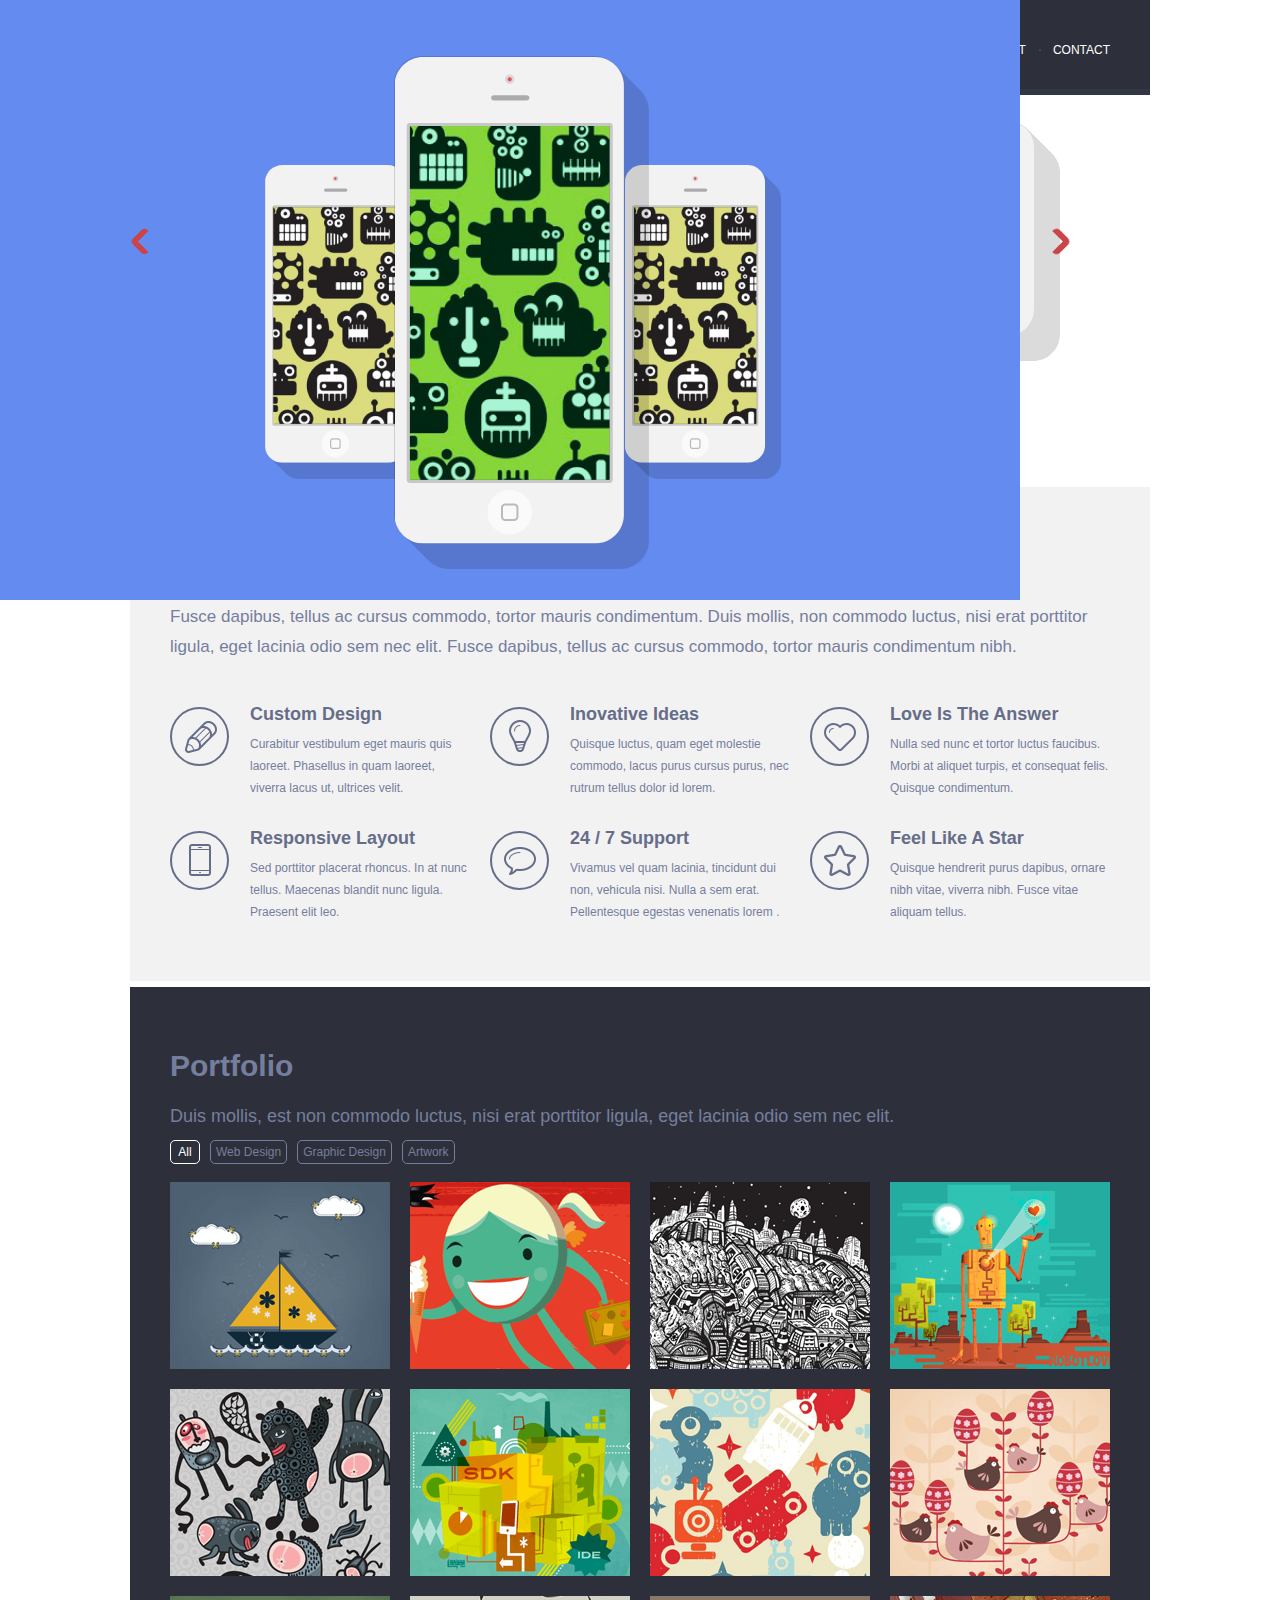
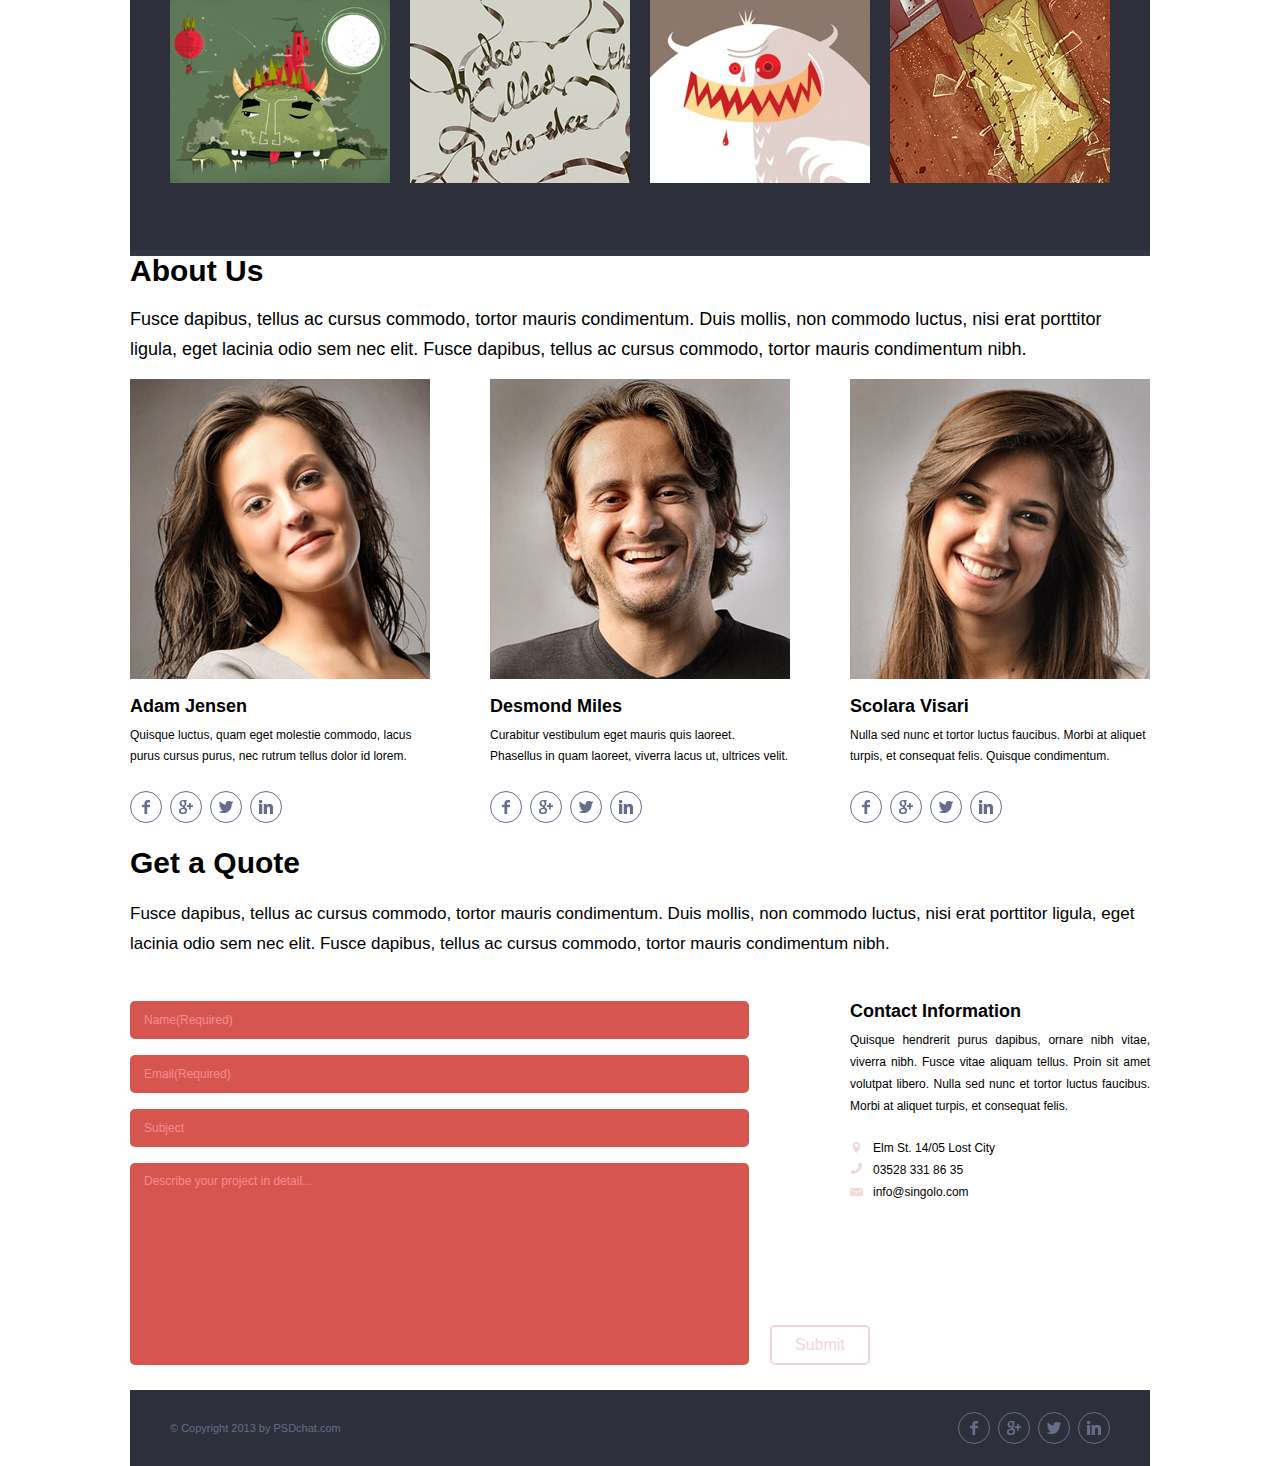
==== commit 41044560: "feat: implement new tasks" ====
--- a/index.html
+++ b/index.html
@@ -7,7 +7,6 @@
   </head>
 
   <body>
-    <a id="home"></a>
     <header class="main-header container">
       <nav class="main-nav">
         <a class="main-nav__logo">Singolo<span class="active">*</span></a>
@@ -22,8 +21,9 @@
     </header>
 
     <main class="container">
+      <a id="home" class="anchor"></a>
       <h1 class="visually-hidden">Singolo</h1>
-      <section class="slider">
+      <section class="home">
         <h2 class="visually-hidden">Slider</h2>
         <ul class="slider__list">
           <li class="slider__item">
@@ -33,6 +33,7 @@
               width="240"
               height="483"
             />
+            <div class="slider__display slider-hide"></div>
           </li>
           <li class="slider__item">
             <img
@@ -41,8 +42,12 @@
               width="484"
               height="240"
             />
+            <div
+              class="slider__display slider__display--horizontal slider-hide"
+            ></div>
           </li>
         </ul>
+        <div class="slider__list-2"></div>
         <button class="slider__prev" type="button">
           <span class="visually-hidden">Previous slide</span>
         </button>
@@ -50,8 +55,8 @@
           <span class="visually-hidden">Next slide</span>
         </button>
       </section>
-      <a id="services"></a>
       <section class="services">
+        <a id="services" class="anchor"></a>
         <h2 class="services__title">Our Services</h2>
         <p class="services__text">
           Fusce dapibus, tellus ac cursus commodo, tortor mauris condimentum.
@@ -104,8 +109,8 @@
           </li>
         </ul>
       </section>
-      <a id="portfolio"></a>
       <section class="portfolio">
+        <a id="portfolio" class="anchor"></a>
         <h2 class="portfolio__title">Portfolio</h2>
         <p class="portfolio__text">
           Duis mollis, est non commodo luctus, nisi erat porttitor ligula, eget
@@ -173,8 +178,8 @@
           </ul>
         </div>
       </section>
-      <a id="about"></a>
-      <section class="about-us">
+      <section class="about">
+        <a id="about" class="anchor"></a>
         <h2 class="about-us__title">About Us</h2>
         <p class="about-us__text">
           Fusce dapibus, tellus ac cursus commodo, tortor mauris condimentum.
@@ -290,8 +295,8 @@
           </li>
         </ul>
       </section>
-      <a id="contact"></a>
-      <section class="feedback">
+      <section class="contact">
+        <a id="contact" class="anchor"></a>
         <h2 class="feedback__title">Get a Quote</h2>
         <p class="feedback__text">
           Fusce dapibus, tellus ac cursus commodo, tortor mauris condimentum.
@@ -338,6 +343,7 @@
             <p class="feedback__field">
               <textarea
                 id="user-feedback"
+                name="feedback"
                 placeholder="Describe your project in detail..."
               ></textarea>
             </p>
@@ -396,5 +402,6 @@
         </li>
       </ul>
     </footer>
+    <script src="script.js"></script>
   </body>
 </html>
--- a/style.css
+++ b/style.css
@@ -62,6 +62,16 @@
   min-height: 95px;
   padding-top: 29px;
   box-sizing: border-box;
+  position: fixed;
+  z-index: 5;
+  left: 50%;
+  top: 0;
+  margin-left: -510px;
+}
+
+.anchor {
+  position: absolute;
+  top: -95px;
 }
 
 .main-nav {
@@ -102,9 +112,14 @@
   padding-bottom: 3px;
 }
 
+.main-nav__item:active {
+  color: #f06c64;
+  border: none;
+}
+
 .main-nav__item.active:hover {
   color: #f06c64;
-  border-bottom: 1px solid #f06c64;
+  border-bottom: none;
 }
 
 .active {
@@ -135,6 +150,7 @@
   padding-top: 53px;
   padding-bottom: 54px;
   position: relative;
+  margin-top: 95px;
 }
 
 .slider__list {
@@ -148,8 +164,57 @@
   padding-right: 34px;
 }
 
+.slider__list-2 {
+  background-color: #648bf0;
+  background-image: url("assets/img/slider2/phone-vertical-display.png"),
+    url("assets/img/slider2/phone-vertical.svg"),
+    url("assets/img/slider2/phone-vertical-shadow.png"),
+    url("assets/img/slider2/phone-vertical-display-1.png"),
+    url("assets/img/slider2/phone-vertical-display-2.png"),
+    url("assets/img/slider2/phone-vertical-1.svg"),
+    url("assets/img/slider2/phone-vertical-2.svg"),
+    url("assets/img/slider2/phone-vertical-shadow-1.png"),
+    url("assets/img/slider2/phone-vertical-shadow-2.png");
+  background-repeat: no-repeat;
+  background-position: 409px 126px, center center, 394px 56px, 273px 207px,
+    634px 207px, 265px 165px, 625px 165px, 265px 165px, 625px 165px;
+  position: absolute;
+  z-index: 5;
+  left: 0;
+  top: 0;
+  min-height: 600px;
+  width: 1020px;
+}
+
+.slider-hide {
+  display: none;
+}
+
+.slider__item {
+  cursor: pointer;
+  position: relative;
+}
+
 .slider__item:last-child {
   margin-top: -1px;
+}
+
+.slider__display {
+  position: absolute;
+  z-index: 2;
+  width: 188px;
+  height: 333px;
+  background-color: #000;
+  left: 14px;
+  top: 65px;
+}
+
+.slider__display--horizontal {
+  left: 132px;
+  top: -59px;
+  width: 189px;
+  height: 333px;
+  transform: rotate(90deg);
 }
 
 .slider__prev,
@@ -164,7 +229,7 @@
 .slider__next::before {
   position: absolute;
   content: "";
-  z-index: 3;
+  z-index: 10;
   left: 4px;
   top: -252px;
   width: 15px;
@@ -177,9 +242,7 @@
   cursor: pointer;
 }
 .slider__prev:hover::before,
-.slider__next:hover::before,
-.slider__prev:focus::before,
-.slider__next:focus::before {
+.slider__next:hover::before {
   border-color: #f2f2f2;
 }
 .slider__prev:active::before,
@@ -203,6 +266,7 @@
   padding-right: 40px;
   padding-top: 38px;
   padding-bottom: 28px;
+  position: relative;
 }
 
 .services__title {
@@ -299,6 +363,7 @@
   padding-right: 40px;
   border-bottom: 6px #323746 solid;
   color: #767e9e;
+  position: relative;
 }
 
 .portfolio__title {
@@ -334,10 +399,21 @@
   margin-right: -20px;
 }
 
+.change-order {
+  flex-direction: row-reverse;
+}
+
 .portfolio__item {
   width: 220px;
   margin-top: 20px;
   margin-right: 20px;
+  cursor: pointer;
+}
+
+.portfolio__border img {
+  border: 5px solid #f06c64;
+  width: 210px;
+  height: 177px;
 }
 
 img {
@@ -389,6 +465,7 @@
   padding-right: 40px;
   border-bottom: 6px #fff solid;
   color: #666d89;
+  position: relative;
 }
 
 .about-us__title {
@@ -507,6 +584,7 @@
   padding-right: 40px;
   border-bottom: 6px #ea676b solid;
   color: #f0d8d9;
+  position: relative;
 }
 
 .feedback__title {
@@ -695,6 +773,46 @@
   justify-content: space-between;
 }
 
+.form-info {
+  width: 500px;
+  min-height: 300px;
+  background-color: #f0d8d9;
+  border-radius: 5px;
+  box-shadow: 0px 0px 50px 30px rgba(116, 54, 54, 0.5);
+  position: absolute;
+  top: 10%;
+  left: 50%;
+  margin-left: -250px;
+  color: #000;
+  padding: 60px 150px;
+  box-sizing: border-box;
+  font-size: 20px;
+}
+
+.info-text {
+  color: #000;
+  font-size: 16px;
+  margin-left: -70px;
+  margin-right: -70px;
+  margin-top: 7px;
+  text-align: justify;
+}
+
+.popup-button {
+  margin: auto;
+  display: block;
+  margin-top: 40px;
+  width: 50px;
+  height: 30px;
+  cursor: pointer;
+  border: 2px solid #d6564f;
+  border-radius: 3px;
+}
+
+.popup-button:hover {
+  border: 2px solid #f48c8f;
+}
+
 .footer {
   background-color: #2d303a;
   min-height: 76px;
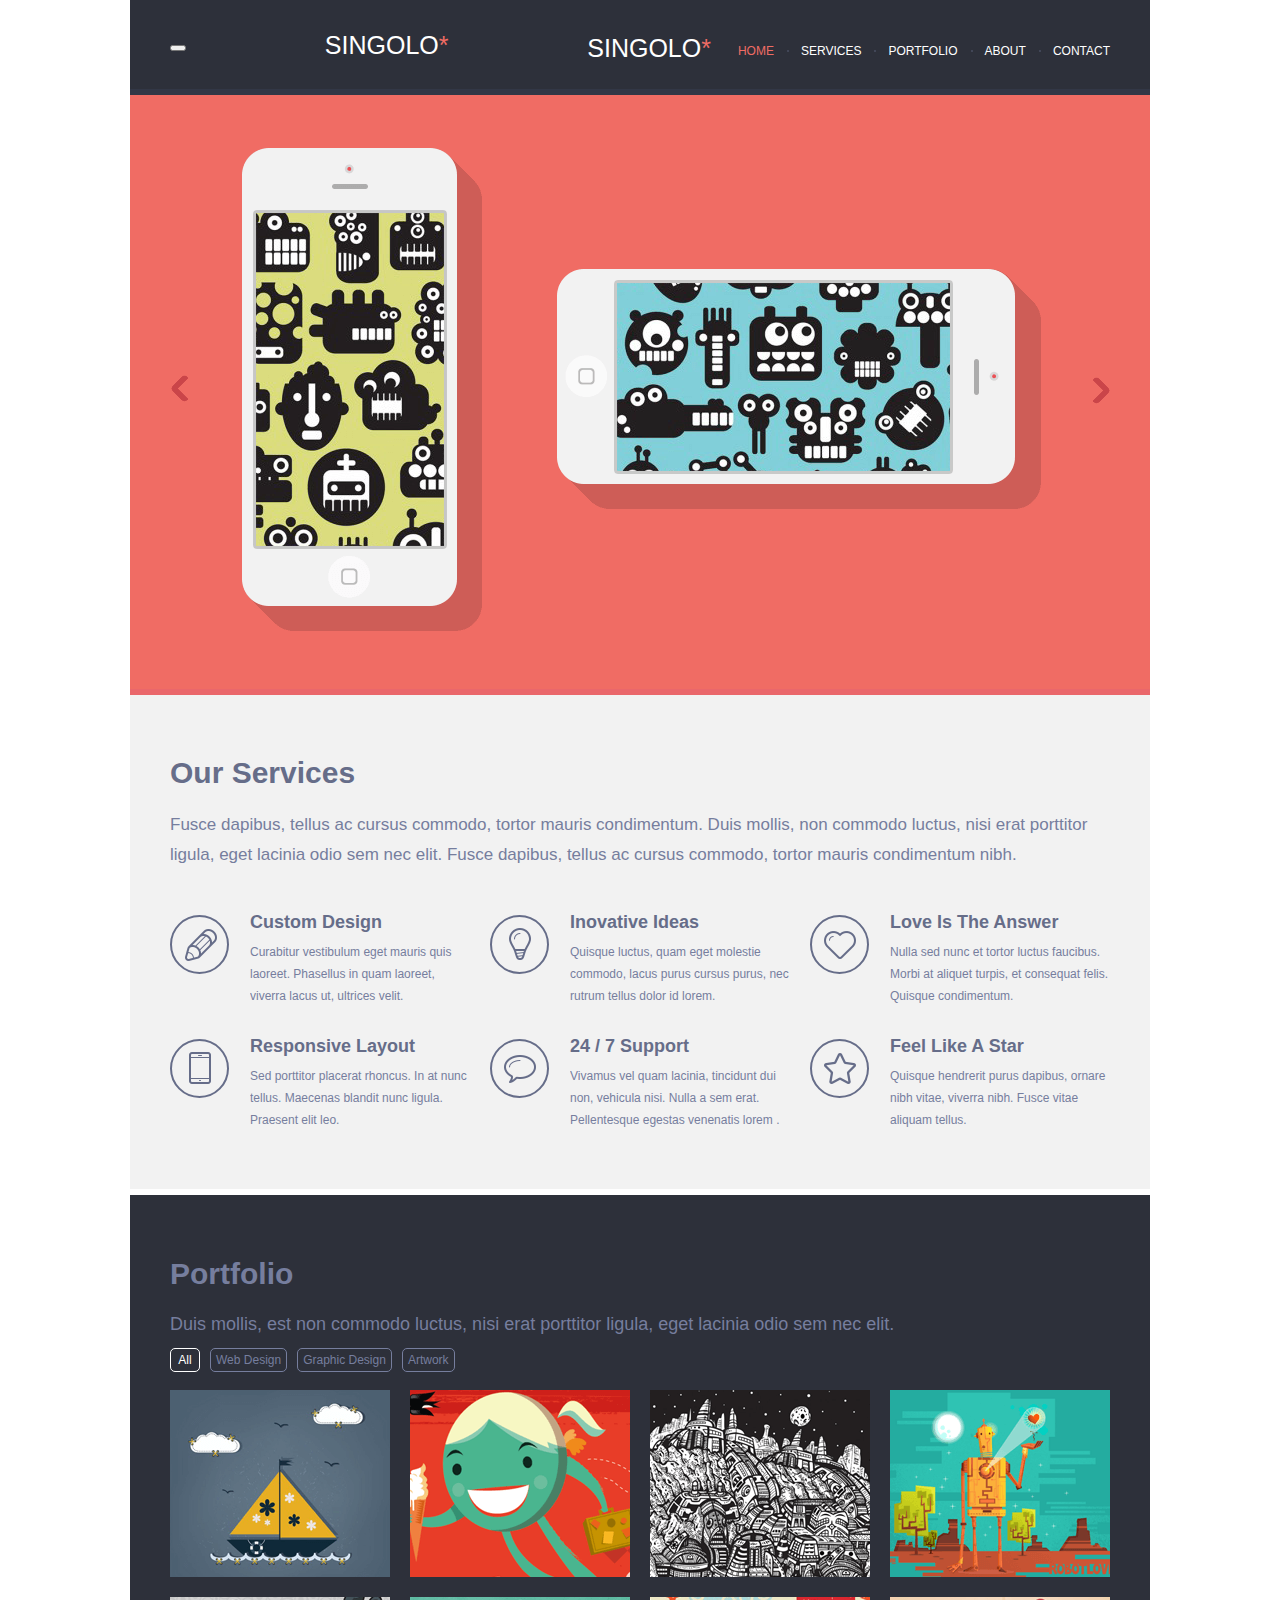
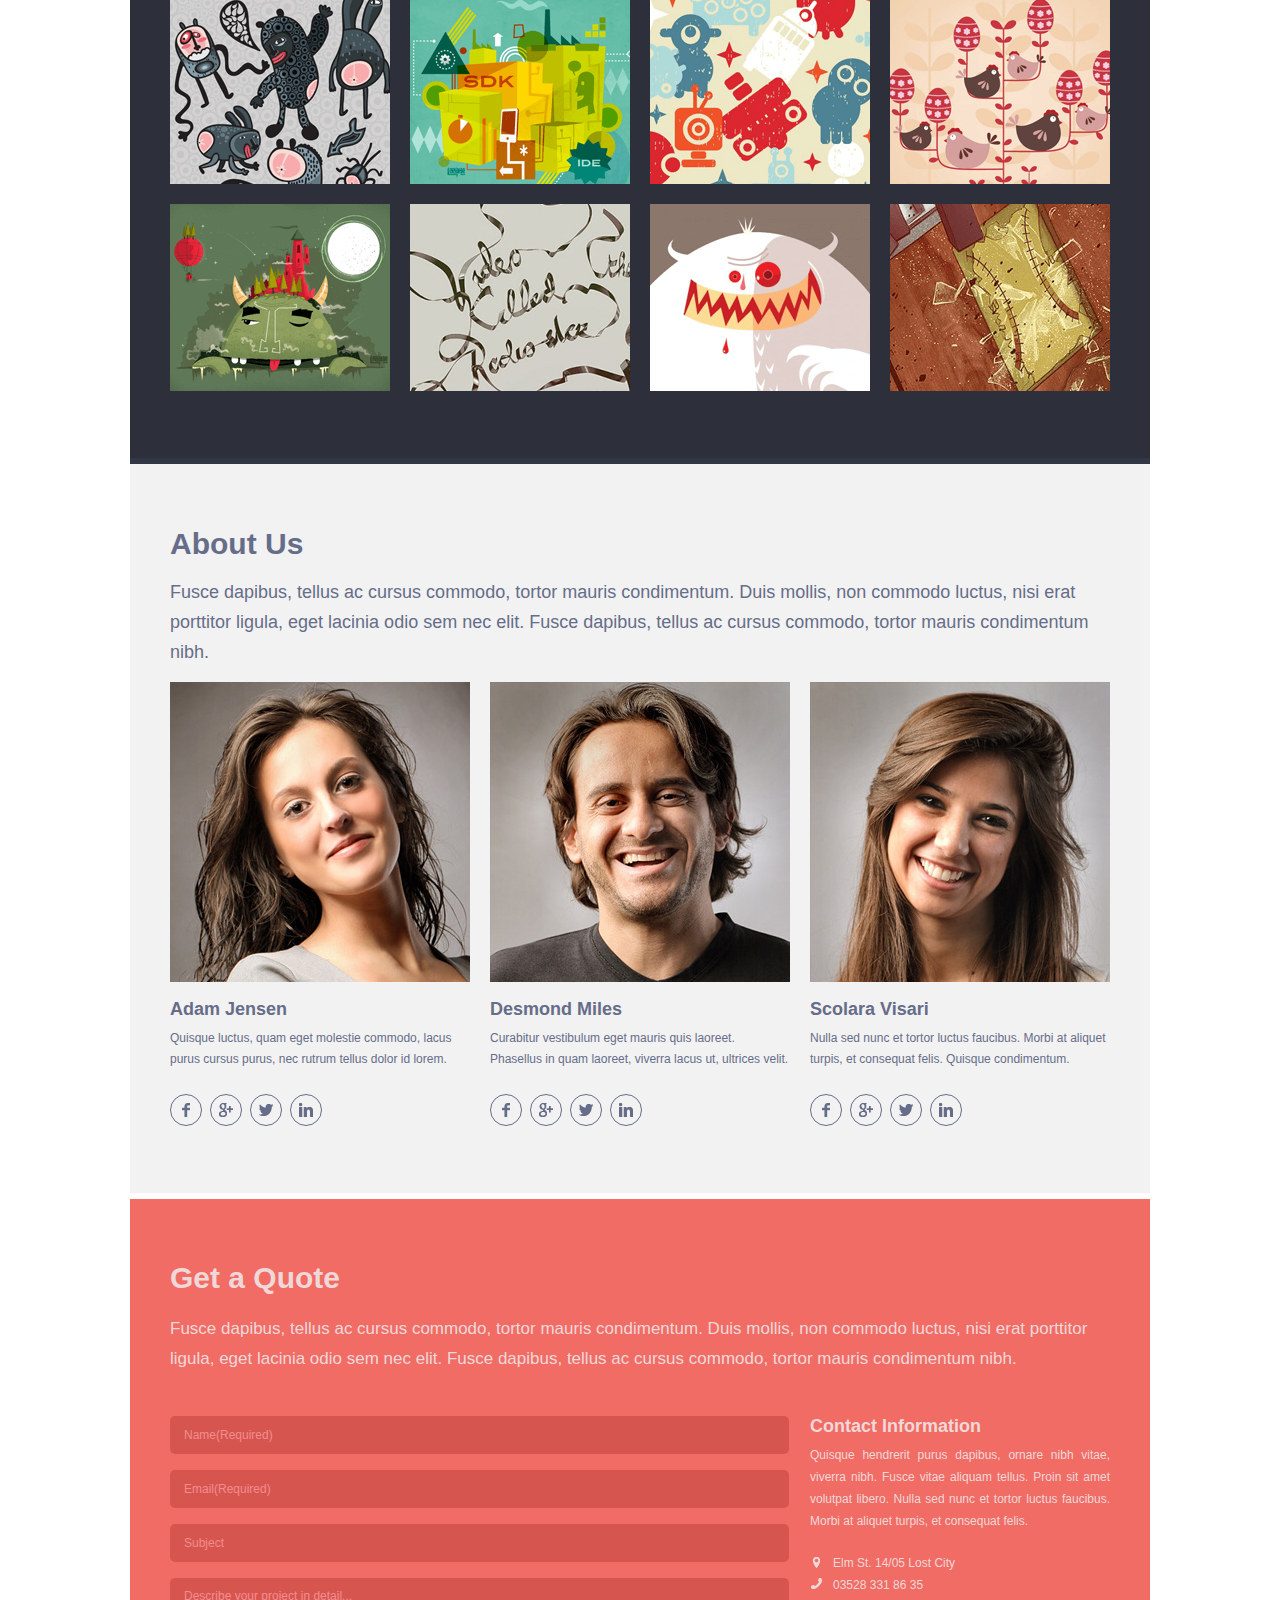
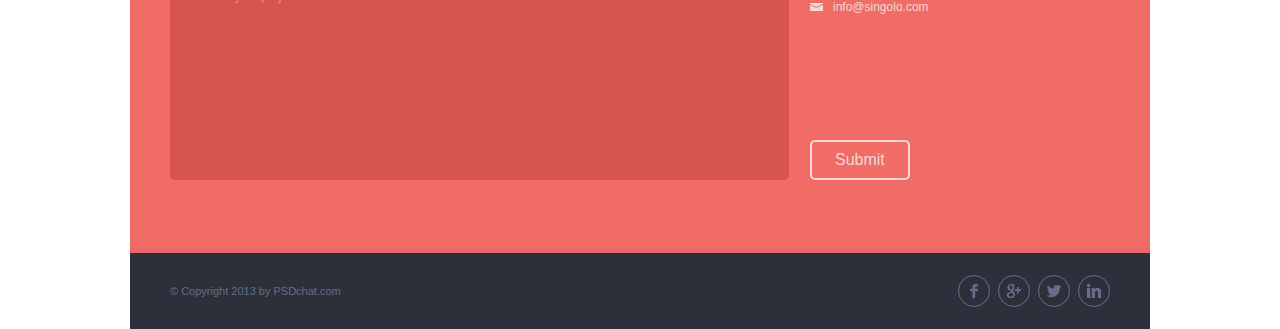
==== commit 32ce9e59: "feat: make responsive layout" ====
--- a/index.html
+++ b/index.html
@@ -2,6 +2,7 @@
 <html lang="ru">
   <head>
     <meta charset="utf-8" />
+    <meta name="viewport" content="width=device-width, initial-scale=1" />
     <title>SINGOLO</title>
     <link rel="stylesheet" href="style.css" />
   </head>
@@ -9,8 +10,16 @@
   <body>
     <header class="main-header container">
       <nav class="main-nav">
+        <button class="main-nav__button" type="button">
+          <span class="visually-hidden">Menu</span>
+        </button>
         <a class="main-nav__logo">Singolo<span class="active">*</span></a>
         <ul class="main-nav__list">
+          <li>
+            <a class="main-nav__logo mobile-menu"
+              >Singolo<span class="active">*</span></a
+            >
+          </li>
           <li><a class=" main-nav__item active" href="#home">Home</a></li>
           <li><a class="main-nav__item" href="#services">Services</a></li>
           <li><a class="main-nav__item" href="#portfolio">Portfolio</a></li>
@@ -402,6 +411,8 @@
         </li>
       </ul>
     </footer>
+    <div class="overlay"></div>
     <script src="script.js"></script>
+    <script src="mobile-menu.js"></script>
   </body>
 </html>
--- a/style.css
+++ b/style.css
@@ -23,6 +23,10 @@
   font-display: swap;
 }
 
+html {
+  scroll-behavior: smooth;
+}
+
 body {
   font-size: 18px;
   line-height: 30px;
@@ -36,6 +40,7 @@
   margin: 0 auto;
   padding: 0;
   box-sizing: border-box;
+  overflow: hidden;
 }
 .visually-hidden,
 input [type="checkbox"].visually-hidden,
@@ -63,7 +68,7 @@
   padding-top: 29px;
   box-sizing: border-box;
   position: fixed;
-  z-index: 5;
+  z-index: 9;
   left: 50%;
   top: 0;
   margin-left: -510px;
@@ -71,7 +76,7 @@
 
 .anchor {
   position: absolute;
-  top: -95px;
+  top: -94px;
 }
 
 .main-nav {
@@ -142,9 +147,10 @@
   background-color: transparent;
 }
 
-.slider {
-  background-color: #f06c64;
-  border-bottom: 6px #ea676b solid;
+.home {
+  min-height: 600px;
+  width: 1020px;
+  box-sizing: border-box;
   padding-left: 40px;
   padding-right: 40px;
   padding-top: 53px;
@@ -154,14 +160,24 @@
 }
 
 .slider__list {
+  position: absolute;
+  z-index: 5;
+  left: 0;
+  top: 0;
+  min-height: 600px;
+  width: 1020px;
+  box-sizing: border-box;
   margin: 0;
   padding: 0;
   list-style: none;
   display: flex;
   justify-content: space-around;
   align-items: center;
-  padding-left: 36px;
-  padding-right: 34px;
+  padding-left: 75px;
+  padding-right: 72px;
+  padding-bottom: 5px;
+  background-color: #f06c64;
+  border-bottom: 6px #ea676b solid;
 }
 
 .slider__list-2 {
@@ -179,15 +195,45 @@
   background-position: 409px 126px, center center, 394px 56px, 273px 207px,
     634px 207px, 265px 165px, 625px 165px, 265px 165px, 625px 165px;
   position: absolute;
-  z-index: 5;
+  z-index: 4;
   left: 0;
   top: 0;
   min-height: 600px;
   width: 1020px;
 }
 
+@keyframes move-left {
+  0% {
+    transform: translateX(3000px);
+  }
+  100% {
+    transform: translateX(0);
+  }
+}
+
+@keyframes move-right {
+  0% {
+    transform: translateX(-3000px);
+  }
+  100% {
+    transform: translateX(0);
+  }
+}
+
 .slider-hide {
   display: none;
+}
+
+.slider-show {
+  z-index: 6;
+  animation-name: move-left;
+  animation-duration: 0.7s;
+}
+
+.slider-show-reverse {
+  z-index: 6;
+  animation-name: move-right;
+  animation-duration: 0.7s;
 }
 
 .slider__item {
@@ -229,9 +275,9 @@
 .slider__next::before {
   position: absolute;
   content: "";
-  z-index: 10;
+  z-index: 8;
   left: 4px;
-  top: -252px;
+  top: 230px;
   width: 15px;
   height: 15px;
   border: 6px solid #ca4549;
@@ -251,7 +297,7 @@
 }
 .slider__next::before {
   left: 916px;
-  top: -254px;
+  top: 230px;
   transform: rotate(135deg);
 }
 
@@ -457,7 +503,7 @@
   border-color: #fff;
 }
 
-.about-us {
+.about {
   background-color: #f2f2f2;
   padding-top: 65px;
   padding-bottom: 67px;
@@ -576,7 +622,7 @@
   background-color: #2d303a;
 }
 
-.feedback {
+.contact {
   background-color: #f06c64;
   padding-top: 39px;
   padding-bottom: 42px;
